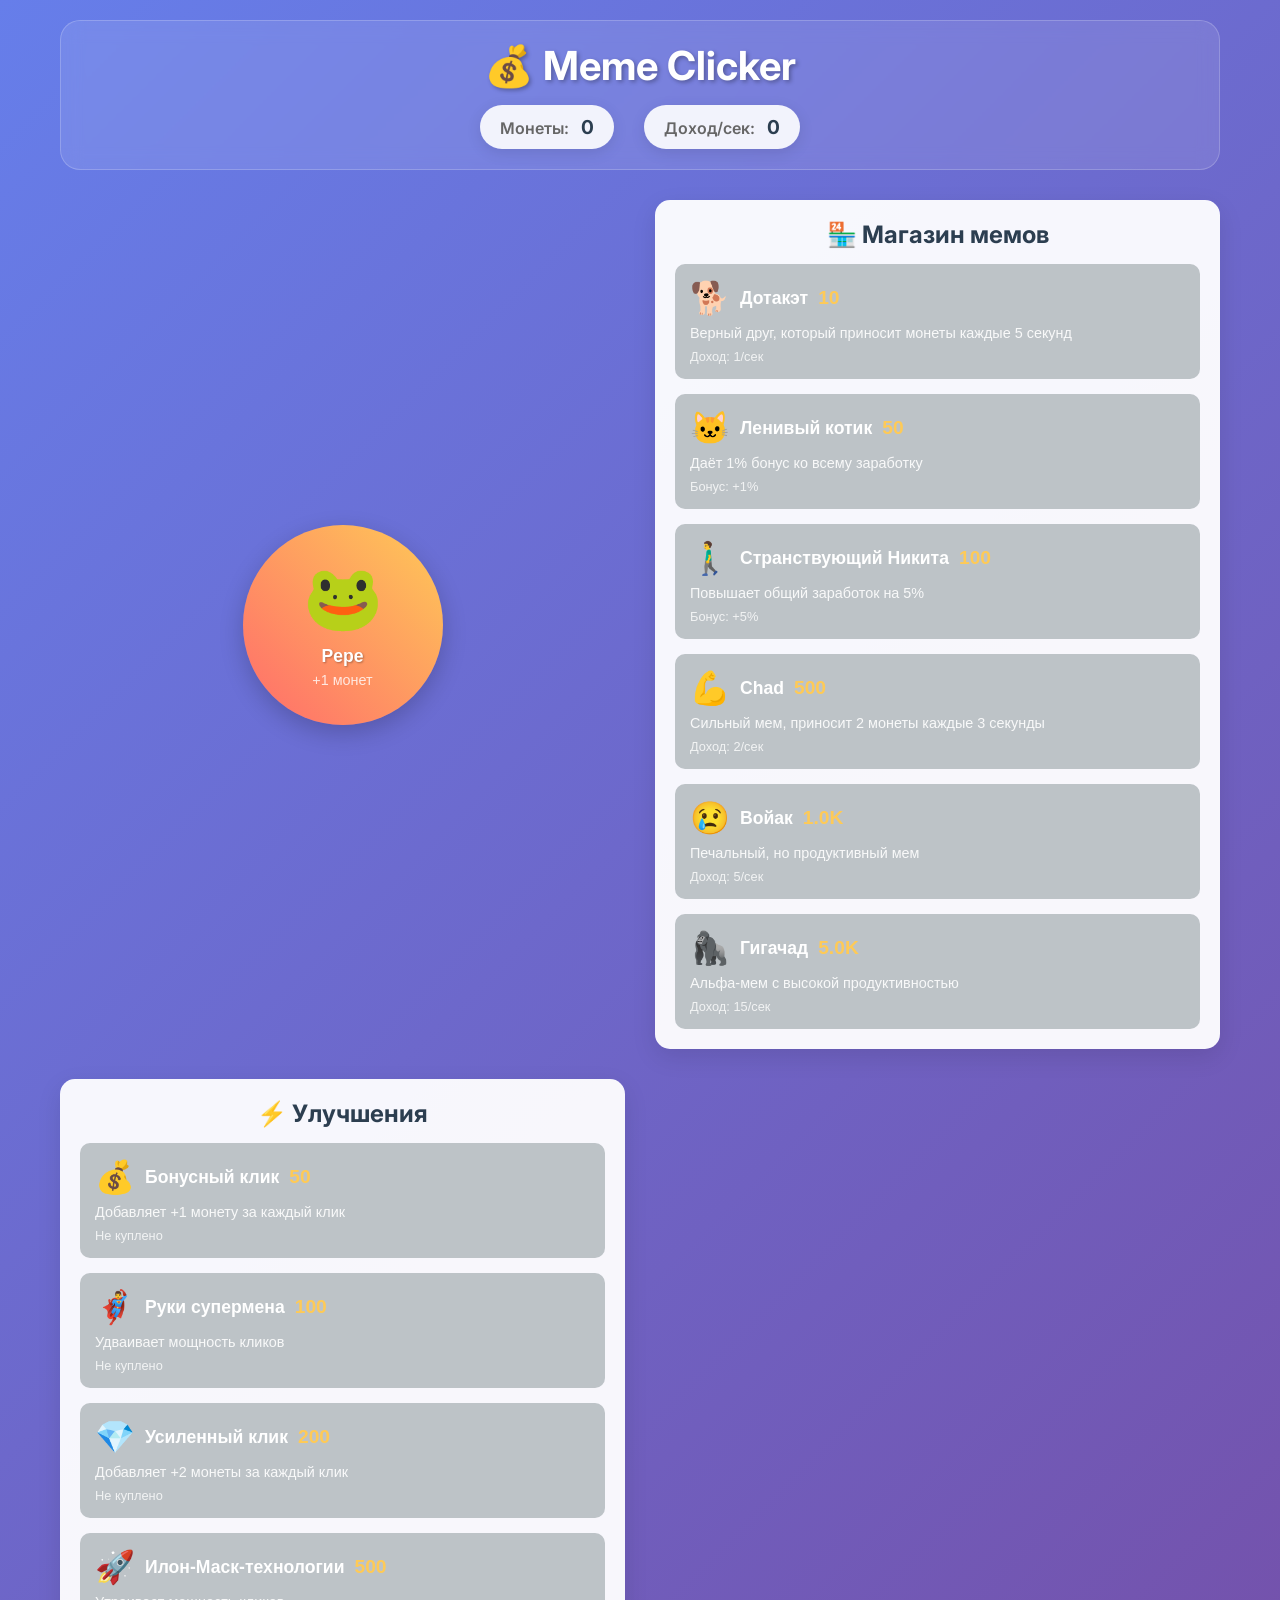
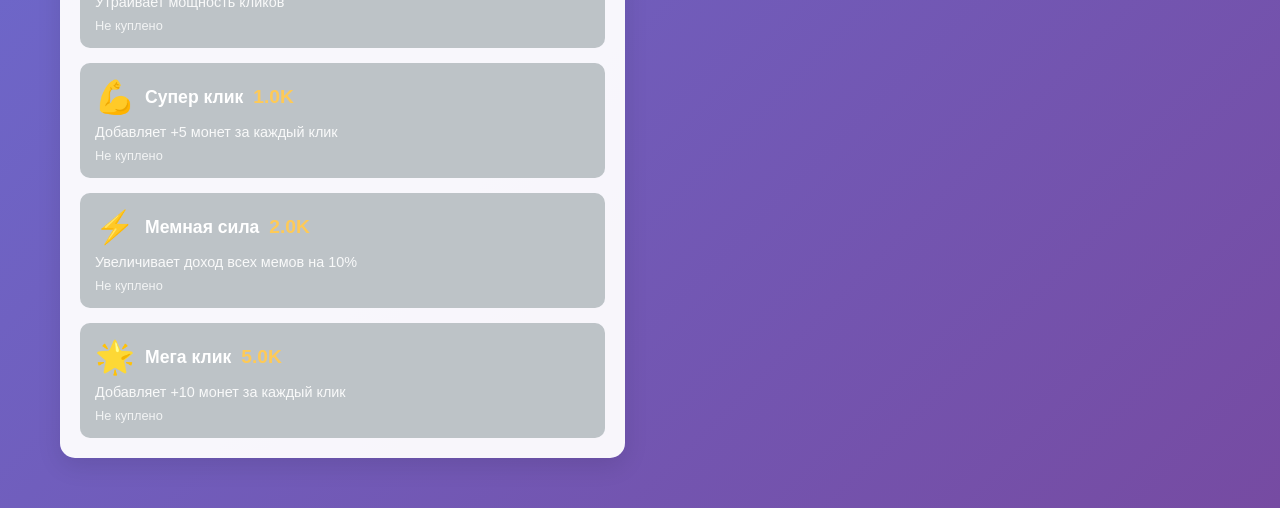
==== index.html @ e7a56802 "Add files via upload" ====
<!DOCTYPE html>
<html lang="ru">
<head>
    <meta charset="UTF-8">
    <meta name="viewport" content="width=device-width, initial-scale=1.0">
    <title>Meme Clicker - Игра-кликер с мемами</title>
    <link rel="stylesheet" href="styles.css">
    <link href="https://fonts.googleapis.com/css2?family=Inter:wght@400;600;700&display=swap" rel="stylesheet">
</head>
<body>
    <div class="game-container">
        <!-- Заголовок и статистика -->
        <header class="game-header">
            <h1 class="game-title">💰 Meme Clicker</h1>
            <div class="stats">
                <div class="money-counter">
                    <span class="money-label">Монеты:</span>
                    <span id="money" class="money-amount">0</span>
                </div>
                <div class="income-counter">
                    <span class="income-label">Доход/сек:</span>
                    <span id="income" class="income-amount">0</span>
                </div>
            </div>
        </header>

        <!-- Основная игровая область -->
        <main class="game-main">
            <!-- Главный мем для кликов -->
            <div class="main-meme-container">
                <button id="mainMeme" class="main-meme">
                    <div class="meme-emoji">🐸</div>
                    <div class="meme-name">Pepe</div>
                    <div class="click-power">+1 монета</div>
                </button>
                <div class="click-effects" id="clickEffects"></div>
            </div>

            <!-- Магазин персонажей -->
            <section class="shop">
                <h2>🏪 Магазин мемов</h2>
                <div class="shop-grid" id="shopGrid">
                    <!-- Персонажи будут добавлены через JavaScript -->
                </div>
            </section>

            <!-- Улучшения -->
            <section class="upgrades">
                <h2>⚡ Улучшения</h2>
                <div class="upgrades-grid" id="upgradesGrid">
                    <!-- Улучшения будут добавлены через JavaScript -->
                </div>
            </section>
        </main>

        <!-- Купленные персонажи (фон) -->
        <div class="background-memes" id="backgroundMemes"></div>

        <!-- Уведомления -->
        <div class="notifications" id="notifications"></div>
    </div>

    <script src="game.js"></script>
</body>
</html>
---- styles.css ----
/* Основные стили */
* {
    margin: 0;
    padding: 0;
    box-sizing: border-box;
}

body {
    font-family: 'Inter', sans-serif;
    background: linear-gradient(135deg, #667eea 0%, #764ba2 100%);
    min-height: 100vh;
    overflow-x: hidden;
    color: #333;
}

.game-container {
    max-width: 1200px;
    margin: 0 auto;
    padding: 20px;
    position: relative;
    min-height: 100vh;
}

/* Заголовок и статистика */
.game-header {
    text-align: center;
    margin-bottom: 30px;
    background: rgba(255, 255, 255, 0.1);
    backdrop-filter: blur(10px);
    border-radius: 20px;
    padding: 20px;
    border: 1px solid rgba(255, 255, 255, 0.2);
}

.game-title {
    font-size: 2.5rem;
    font-weight: 700;
    color: white;
    text-shadow: 2px 2px 4px rgba(0, 0, 0, 0.3);
    margin-bottom: 15px;
}

.stats {
    display: flex;
    justify-content: center;
    gap: 30px;
    flex-wrap: wrap;
}

.money-counter, .income-counter {
    background: rgba(255, 255, 255, 0.9);
    padding: 10px 20px;
    border-radius: 25px;
    box-shadow: 0 4px 15px rgba(0, 0, 0, 0.1);
}

.money-label, .income-label {
    font-weight: 600;
    color: #666;
    margin-right: 8px;
}

.money-amount, .income-amount {
    font-weight: 700;
    font-size: 1.2rem;
    color: #2c3e50;
}

/* Главный мем */
.game-main {
    display: grid;
    grid-template-columns: 1fr 1fr;
    gap: 30px;
    margin-bottom: 30px;
}

.main-meme-container {
    position: relative;
    display: flex;
    justify-content: center;
    align-items: center;
    min-height: 400px;
}

.main-meme {
    background: linear-gradient(45deg, #ff6b6b, #feca57);
    border: none;
    border-radius: 50%;
    width: 200px;
    height: 200px;
    cursor: pointer;
    transition: all 0.1s ease;
    box-shadow: 0 8px 25px rgba(0, 0, 0, 0.2);
    display: flex;
    flex-direction: column;
    align-items: center;
    justify-content: center;
    position: relative;
    overflow: hidden;
}

.main-meme:hover {
    transform: scale(1.05);
    box-shadow: 0 12px 35px rgba(0, 0, 0, 0.3);
}

.main-meme:active {
    transform: scale(0.95);
}

.meme-emoji {
    font-size: 4rem;
    margin-bottom: 10px;
}

.meme-name {
    font-weight: 600;
    font-size: 1.1rem;
    color: white;
    text-shadow: 1px 1px 2px rgba(0, 0, 0, 0.3);
}

.click-power {
    font-size: 0.9rem;
    color: rgba(255, 255, 255, 0.8);
    margin-top: 5px;
}

/* Эффекты кликов */
.click-effects {
    position: absolute;
    top: 0;
    left: 0;
    width: 100%;
    height: 100%;
    pointer-events: none;
    z-index: 10;
}

.click-effect {
    position: absolute;
    font-size: 1.5rem;
    font-weight: 700;
    color: #feca57;
    text-shadow: 2px 2px 4px rgba(0, 0, 0, 0.5);
    animation: clickAnimation 1s ease-out forwards;
    pointer-events: none;
}

@keyframes clickAnimation {
    0% {
        opacity: 1;
        transform: translateY(0) scale(1);
    }
    100% {
        opacity: 0;
        transform: translateY(-50px) scale(1.2);
    }
}

/* Магазин */
.shop, .upgrades {
    background: rgba(255, 255, 255, 0.95);
    border-radius: 15px;
    padding: 20px;
    box-shadow: 0 8px 25px rgba(0, 0, 0, 0.1);
}

.shop h2, .upgrades h2 {
    font-size: 1.5rem;
    margin-bottom: 15px;
    color: #2c3e50;
    text-align: center;
}

.shop-grid, .upgrades-grid {
    display: grid;
    gap: 15px;
}

.shop-item, .upgrade-item {
    background: linear-gradient(45deg, #74b9ff, #0984e3);
    color: white;
    border: none;
    border-radius: 10px;
    padding: 15px;
    cursor: pointer;
    transition: all 0.3s ease;
    text-align: left;
    position: relative;
    overflow: hidden;
}

.shop-item:hover, .upgrade-item:hover {
    transform: translateY(-2px);
    box-shadow: 0 5px 15px rgba(0, 0, 0, 0.2);
}

.shop-item:disabled, .upgrade-item:disabled {
    background: #bdc3c7;
    cursor: not-allowed;
    transform: none;
    box-shadow: none;
}

.item-header {
    display: flex;
    align-items: center;
    gap: 10px;
    margin-bottom: 8px;
}

.item-emoji {
    font-size: 2rem;
}

.item-name {
    font-weight: 600;
    font-size: 1.1rem;
}

.item-price {
    font-weight: 700;
    font-size: 1.2rem;
    color: #feca57;
}

.item-description {
    font-size: 0.9rem;
    opacity: 0.9;
    margin-bottom: 8px;
}

.item-stats {
    font-size: 0.8rem;
    opacity: 0.8;
}

/* Фоновые мемы */
.background-memes {
    position: fixed;
    top: 0;
    left: 0;
    width: 100%;
    height: 100%;
    pointer-events: none;
    z-index: -1;
    overflow: hidden;
}

.background-meme {
    position: absolute;
    font-size: 3rem;
    opacity: 0.1;
    animation: float 6s ease-in-out infinite;
}

@keyframes float {
    0%, 100% { transform: translateY(0px) rotate(0deg); }
    50% { transform: translateY(-20px) rotate(5deg); }
}

/* Уведомления */
.notifications {
    position: fixed;
    top: 20px;
    right: 20px;
    z-index: 1000;
    display: flex;
    flex-direction: column;
    gap: 10px;
}

.notification {
    background: rgba(46, 204, 113, 0.9);
    color: white;
    padding: 12px 20px;
    border-radius: 8px;
    box-shadow: 0 4px 15px rgba(0, 0, 0, 0.2);
    animation: slideIn 0.3s ease-out;
}

@keyframes slideIn {
    from { transform: translateX(100%); opacity: 0; }
    to { transform: translateX(0); opacity: 1; }
}

/* Адаптивность */
@media (max-width: 768px) {
    .game-container {
        padding: 10px;
    }
    
    .game-main {
        grid-template-columns: 1fr;
        gap: 20px;
    }
    
    .main-meme {
        width: 150px;
        height: 150px;
    }
    
    .meme-emoji {
        font-size: 3rem;
    }
    
    .stats {
        gap: 15px;
    }
    
    .money-counter, .income-counter {
        padding: 8px 15px;
    }
    
    .shop, .upgrades {
        padding: 15px;
    }
}

@media (max-width: 480px) {
    .game-title {
        font-size: 2rem;
    }
    
    .main-meme {
        width: 120px;
        height: 120px;
    }
    
    .meme-emoji {
        font-size: 2.5rem;
    }
    
    .stats {
        flex-direction: column;
        gap: 10px;
    }
}
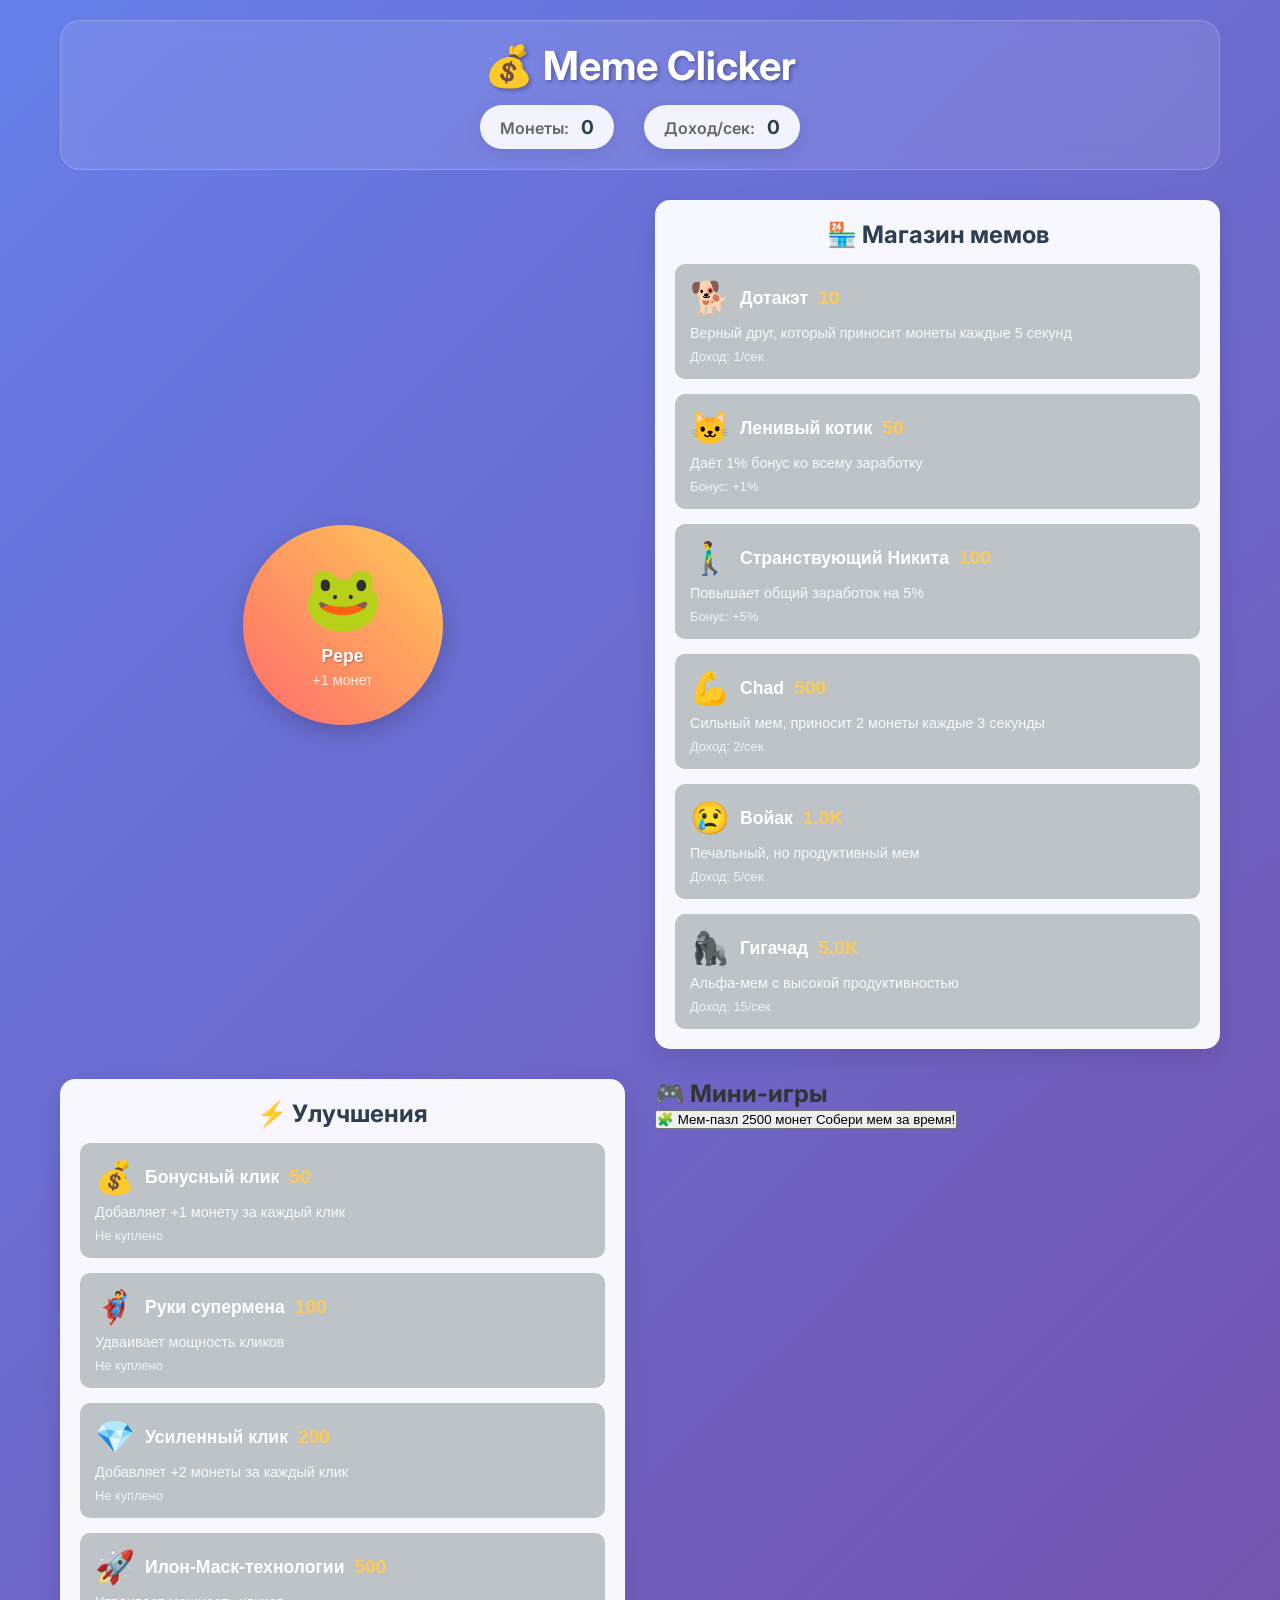
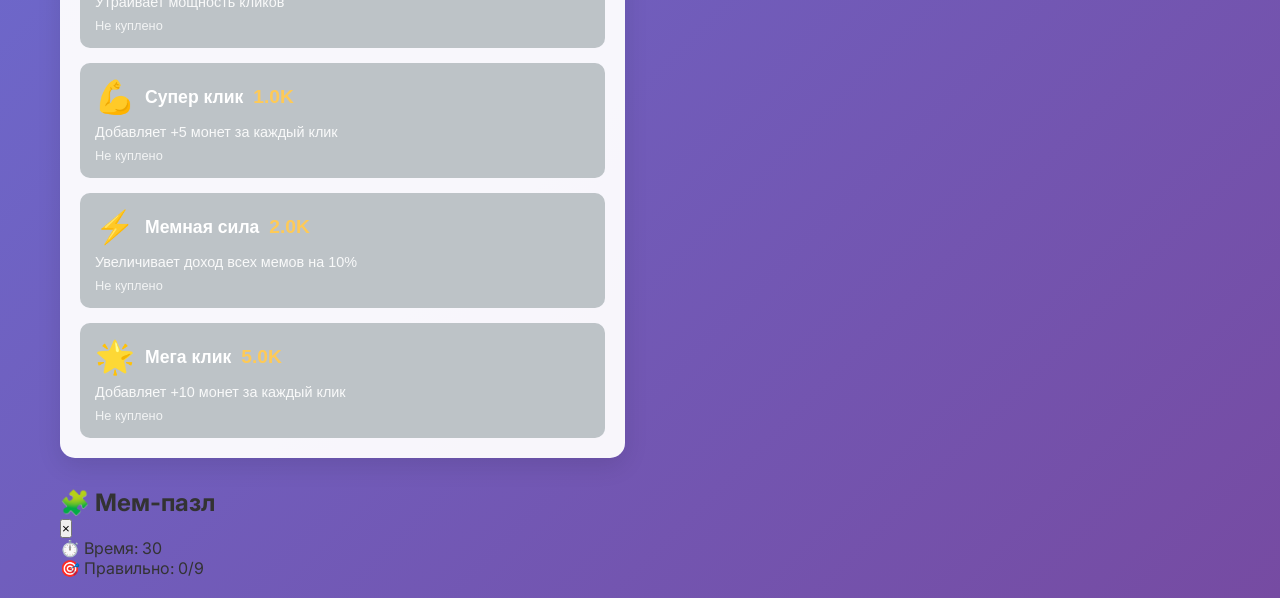
==== commit 4dad9b65: "Update index.html" ====
--- a/index.html
+++ b/index.html
@@ -51,6 +51,19 @@
                     <!-- Улучшения будут добавлены через JavaScript -->
                 </div>
             </section>
+
+            <!-- Мини-игры -->
+            <section class="minigames">
+                <h2>🎮 Мини-игры</h2>
+                <div class="minigames-grid">
+                    <button id="memePuzzleBtn" class="minigame-btn">
+                        <span class="minigame-emoji">🧩</span>
+                        <span class="minigame-name">Мем-пазл</span>
+                        <span class="minigame-cost">2500 монет</span>
+                        <span class="minigame-description">Собери мем за время!</span>
+                    </button>
+                </div>
+            </section>
         </main>
 
         <!-- Купленные персонажи (фон) -->
@@ -58,8 +71,40 @@
 
         <!-- Уведомления -->
         <div class="notifications" id="notifications"></div>
+
+        <!-- Модальное окно мем-пазла -->
+        <div id="puzzleModal" class="modal">
+            <div class="modal-content">
+                <div class="modal-header">
+                    <h2>🧩 Мем-пазл</h2>
+                    <button class="close-btn" id="closePuzzle">&times;</button>
+                </div>
+                <div class="modal-body">
+                    <div class="puzzle-info">
+                        <div class="puzzle-timer">
+                            <span>⏱️ Время:</span>
+                            <span id="puzzleTimer">30</span>
+                        </div>
+                        <div class="puzzle-score">
+                            <span>🎯 Правильно:</span>
+                            <span id="puzzleScore">0/9</span>
+                        </div>
+                    </div>
+                    <div class="puzzle-container">
+                        <div class="puzzle-grid" id="puzzleGrid">
+                            <!-- Пазл будет создан через JavaScript -->
+                        </div>
+                    </div>
+                    <div class="puzzle-result" id="puzzleResult" style="display: none;">
+                        <h3 id="puzzleResultText"></h3>
+                        <p id="puzzleResultReward"></p>
+                    </div>
+                </div>
+            </div>
+        </div>
     </div>
 
     <script src="game.js"></script>
 </body>
 </html>
+
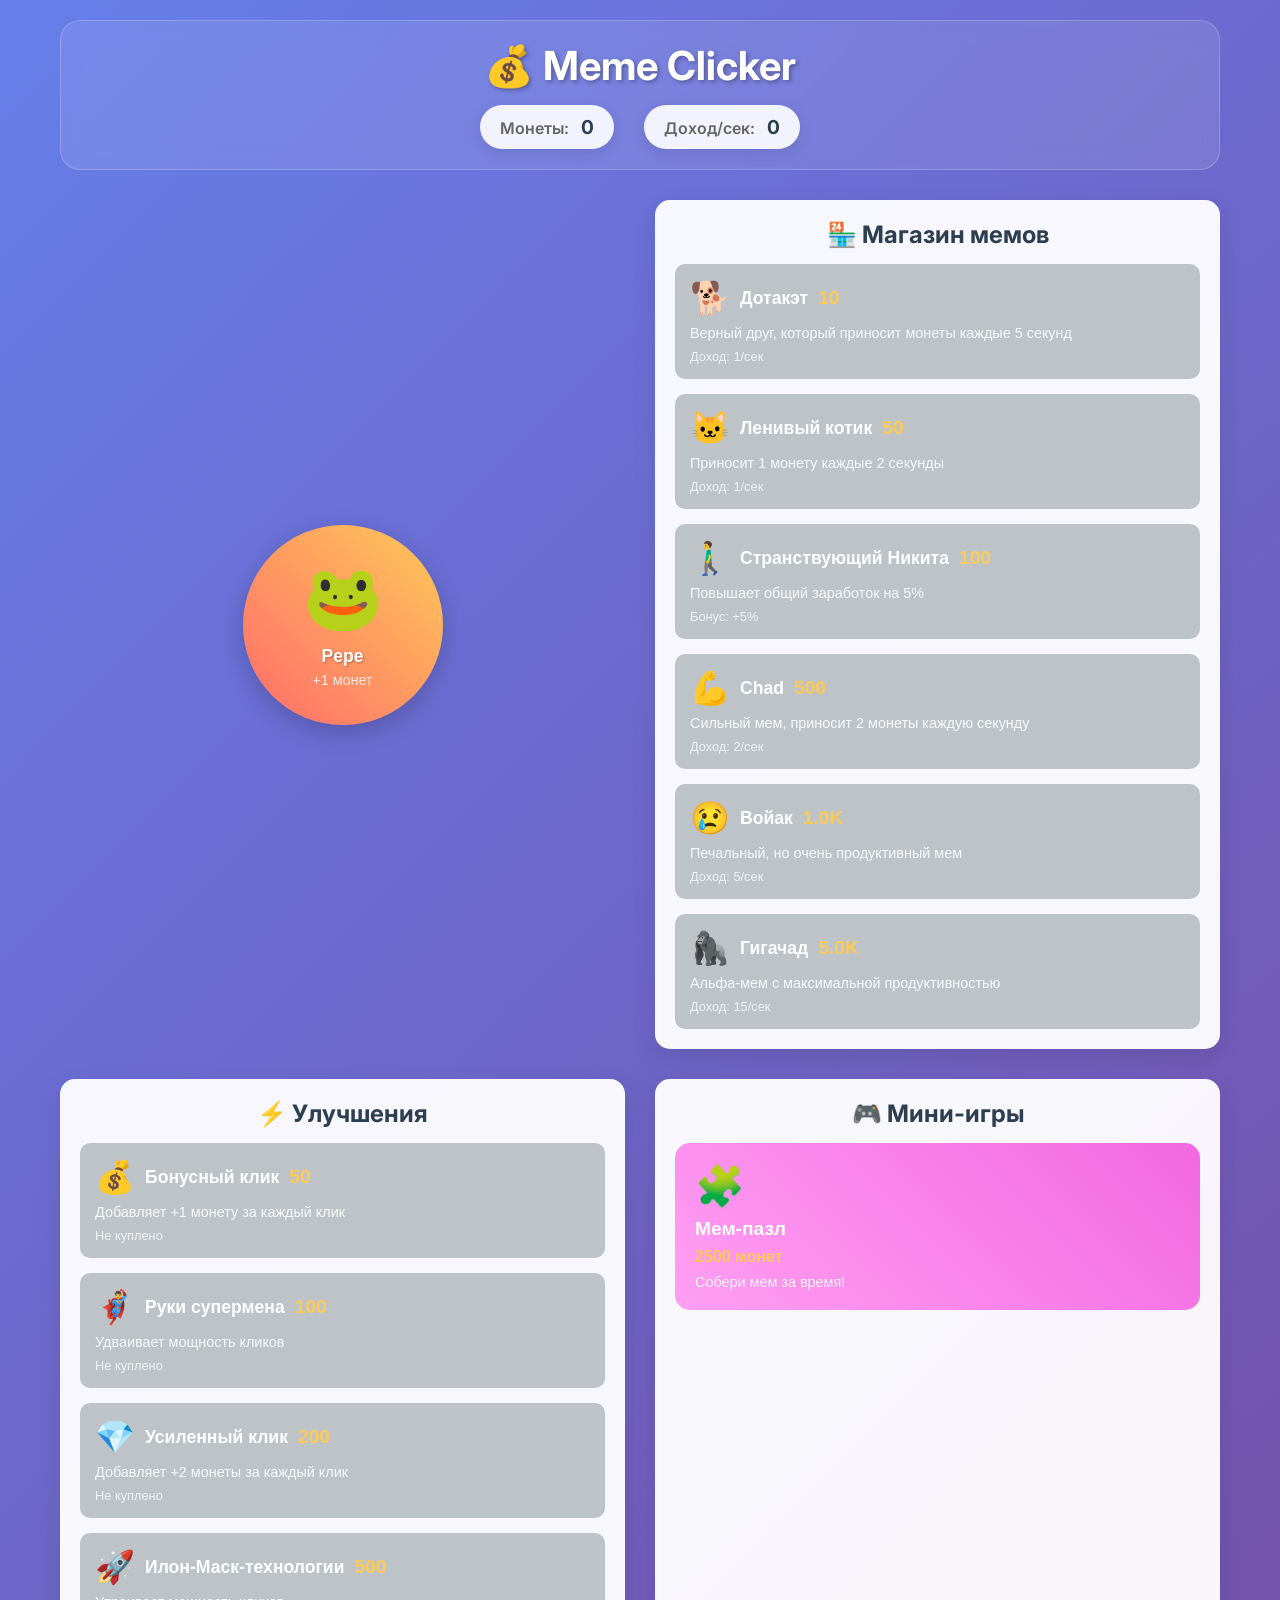
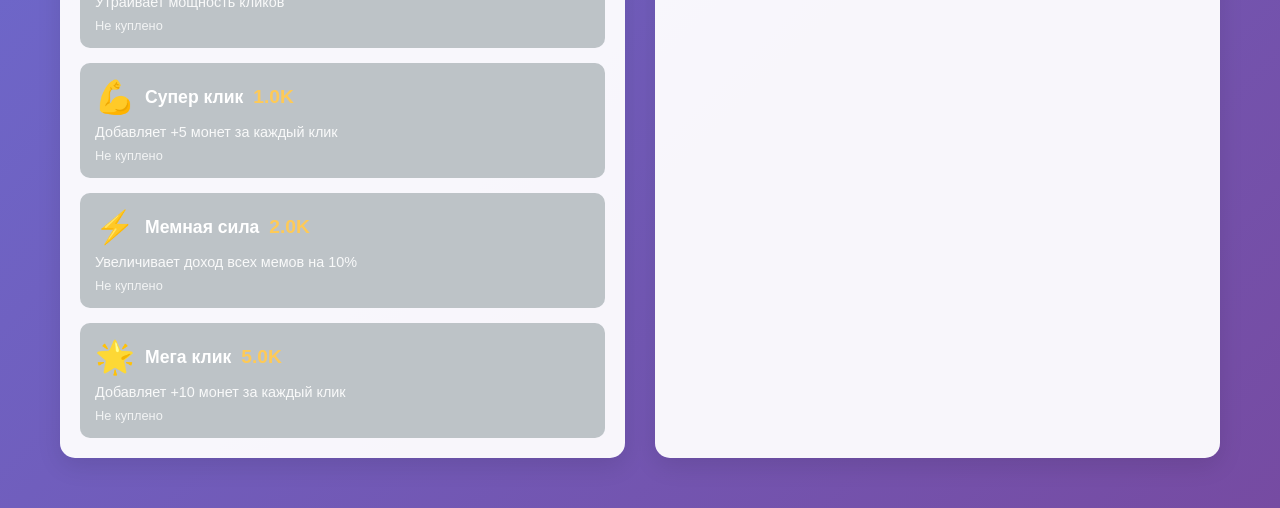
==== commit 78cdddf6: "Update index.html" ====
--- a/index.html
+++ b/index.html
@@ -4,6 +4,7 @@
     <meta charset="UTF-8">
     <meta name="viewport" content="width=device-width, initial-scale=1.0">
     <title>Meme Clicker - Игра-кликер с мемами</title>
+    <link rel="icon" type="image/svg+xml" href="favicon.svg">
     <link rel="stylesheet" href="styles.css">
     <link href="https://fonts.googleapis.com/css2?family=Inter:wght@400;600;700&display=swap" rel="stylesheet">
 </head>
@@ -56,7 +57,7 @@
             <section class="minigames">
                 <h2>🎮 Мини-игры</h2>
                 <div class="minigames-grid">
-                    <button id="memePuzzleBtn" class="minigame-btn">
+                    <button id="memePuzzleBtn" class="minigame-btn" onclick="console.log('Button clicked directly!')">
                         <span class="minigame-emoji">🧩</span>
                         <span class="minigame-name">Мем-пазл</span>
                         <span class="minigame-cost">2500 монет</span>
@@ -105,6 +106,28 @@
     </div>
 
     <script src="game.js"></script>
+    <script>
+        // Простая тестовая функция
+        function testPuzzle() {
+            console.log('Test function called!');
+            const btn = document.getElementById('memePuzzleBtn');
+            if (btn) {
+                console.log('Button found, clicking...');
+                btn.click();
+            } else {
+                console.log('Button not found!');
+            }
+        }
+        
+        // Проверяем через 3 секунды после загрузки
+        setTimeout(() => {
+            console.log('Checking puzzle button...');
+            const btn = document.getElementById('memePuzzleBtn');
+            console.log('Button exists:', !!btn);
+            if (btn) {
+                console.log('Button style:', window.getComputedStyle(btn).display);
+            }
+        }, 3000);
+    </script>
 </body>
 </html>
-
--- a/styles.css
+++ b/styles.css
@@ -260,6 +260,239 @@
     50% { transform: translateY(-20px) rotate(5deg); }
 }
 
+/* Мини-игры */
+.minigames {
+    background: rgba(255, 255, 255, 0.95);
+    border-radius: 15px;
+    padding: 20px;
+    box-shadow: 0 8px 25px rgba(0, 0, 0, 0.1);
+}
+
+.minigames h2 {
+    font-size: 1.5rem;
+    margin-bottom: 15px;
+    color: #2c3e50;
+    text-align: center;
+}
+
+.minigames-grid {
+    display: grid;
+    gap: 15px;
+}
+
+.minigame-btn {
+    background: linear-gradient(45deg, #ff9ff3, #f368e0);
+    color: white;
+    border: none;
+    border-radius: 15px;
+    padding: 20px;
+    cursor: pointer;
+    transition: all 0.3s ease;
+    text-align: left;
+    position: relative;
+    overflow: hidden;
+    display: flex;
+    flex-direction: column;
+    gap: 8px;
+}
+
+.minigame-btn:hover {
+    transform: translateY(-3px);
+    box-shadow: 0 8px 20px rgba(243, 104, 224, 0.3);
+}
+
+.minigame-btn:disabled {
+    background: #bdc3c7;
+    cursor: not-allowed;
+    transform: none;
+    box-shadow: none;
+}
+
+.minigame-emoji {
+    font-size: 2.5rem;
+    text-align: center;
+}
+
+.minigame-name {
+    font-weight: 700;
+    font-size: 1.2rem;
+    text-align: center;
+}
+
+.minigame-cost {
+    font-weight: 600;
+    font-size: 1rem;
+    color: #feca57;
+    text-align: center;
+}
+
+.minigame-description {
+    font-size: 0.9rem;
+    opacity: 0.9;
+    text-align: center;
+}
+
+/* Модальное окно */
+.modal {
+    display: none;
+    position: fixed;
+    z-index: 2000;
+    left: 0;
+    top: 0;
+    width: 100%;
+    height: 100%;
+    background-color: rgba(0, 0, 0, 0.7);
+    backdrop-filter: blur(5px);
+}
+
+.modal-content {
+    background: linear-gradient(135deg, #667eea 0%, #764ba2 100%);
+    margin: 5% auto;
+    padding: 0;
+    border-radius: 20px;
+    width: 90%;
+    max-width: 500px;
+    box-shadow: 0 20px 40px rgba(0, 0, 0, 0.3);
+    animation: modalSlideIn 0.3s ease-out;
+}
+
+@keyframes modalSlideIn {
+    from {
+        opacity: 0;
+        transform: translateY(-50px) scale(0.9);
+    }
+    to {
+        opacity: 1;
+        transform: translateY(0) scale(1);
+    }
+}
+
+.modal-header {
+    background: rgba(255, 255, 255, 0.1);
+    padding: 20px;
+    border-radius: 20px 20px 0 0;
+    display: flex;
+    justify-content: space-between;
+    align-items: center;
+    border-bottom: 1px solid rgba(255, 255, 255, 0.2);
+}
+
+.modal-header h2 {
+    color: white;
+    margin: 0;
+    font-size: 1.5rem;
+}
+
+.close-btn {
+    background: none;
+    border: none;
+    color: white;
+    font-size: 2rem;
+    cursor: pointer;
+    padding: 0;
+    width: 30px;
+    height: 30px;
+    display: flex;
+    align-items: center;
+    justify-content: center;
+    border-radius: 50%;
+    transition: background-color 0.3s ease;
+}
+
+.close-btn:hover {
+    background-color: rgba(255, 255, 255, 0.2);
+}
+
+.modal-body {
+    padding: 20px;
+    color: white;
+}
+
+/* Пазл */
+.puzzle-info {
+    display: flex;
+    justify-content: space-between;
+    margin-bottom: 20px;
+    background: rgba(255, 255, 255, 0.1);
+    padding: 15px;
+    border-radius: 10px;
+}
+
+.puzzle-timer, .puzzle-score {
+    font-size: 1.1rem;
+    font-weight: 600;
+}
+
+.puzzle-container {
+    display: flex;
+    justify-content: center;
+    margin-bottom: 20px;
+}
+
+.puzzle-grid {
+    display: grid;
+    grid-template-columns: repeat(3, 1fr);
+    gap: 5px;
+    width: 300px;
+    height: 300px;
+}
+
+.puzzle-piece {
+    background: rgba(255, 255, 255, 0.9);
+    border: 2px solid #333;
+    border-radius: 8px;
+    cursor: pointer;
+    display: flex;
+    align-items: center;
+    justify-content: center;
+    font-size: 2rem;
+    transition: all 0.2s ease;
+    position: relative;
+}
+
+.puzzle-piece:hover {
+    background: rgba(255, 255, 255, 1);
+    transform: scale(1.05);
+}
+
+.puzzle-piece.correct {
+    background: #2ecc71;
+    color: white;
+    border-color: #27ae60;
+}
+
+.puzzle-piece.wrong {
+    background: #e74c3c;
+    color: white;
+    border-color: #c0392b;
+    animation: shake 0.5s ease-in-out;
+}
+
+@keyframes shake {
+    0%, 100% { transform: translateX(0); }
+    25% { transform: translateX(-5px); }
+    75% { transform: translateX(5px); }
+}
+
+.puzzle-result {
+    text-align: center;
+    background: rgba(255, 255, 255, 0.1);
+    padding: 20px;
+    border-radius: 10px;
+    margin-top: 20px;
+}
+
+.puzzle-result h3 {
+    margin: 0 0 10px 0;
+    font-size: 1.5rem;
+}
+
+.puzzle-result p {
+    margin: 0;
+    font-size: 1.1rem;
+    opacity: 0.9;
+}
+
 /* Уведомления */
 .notifications {
     position: fixed;
@@ -337,3 +570,5 @@
         gap: 10px;
     }
 }
+
+
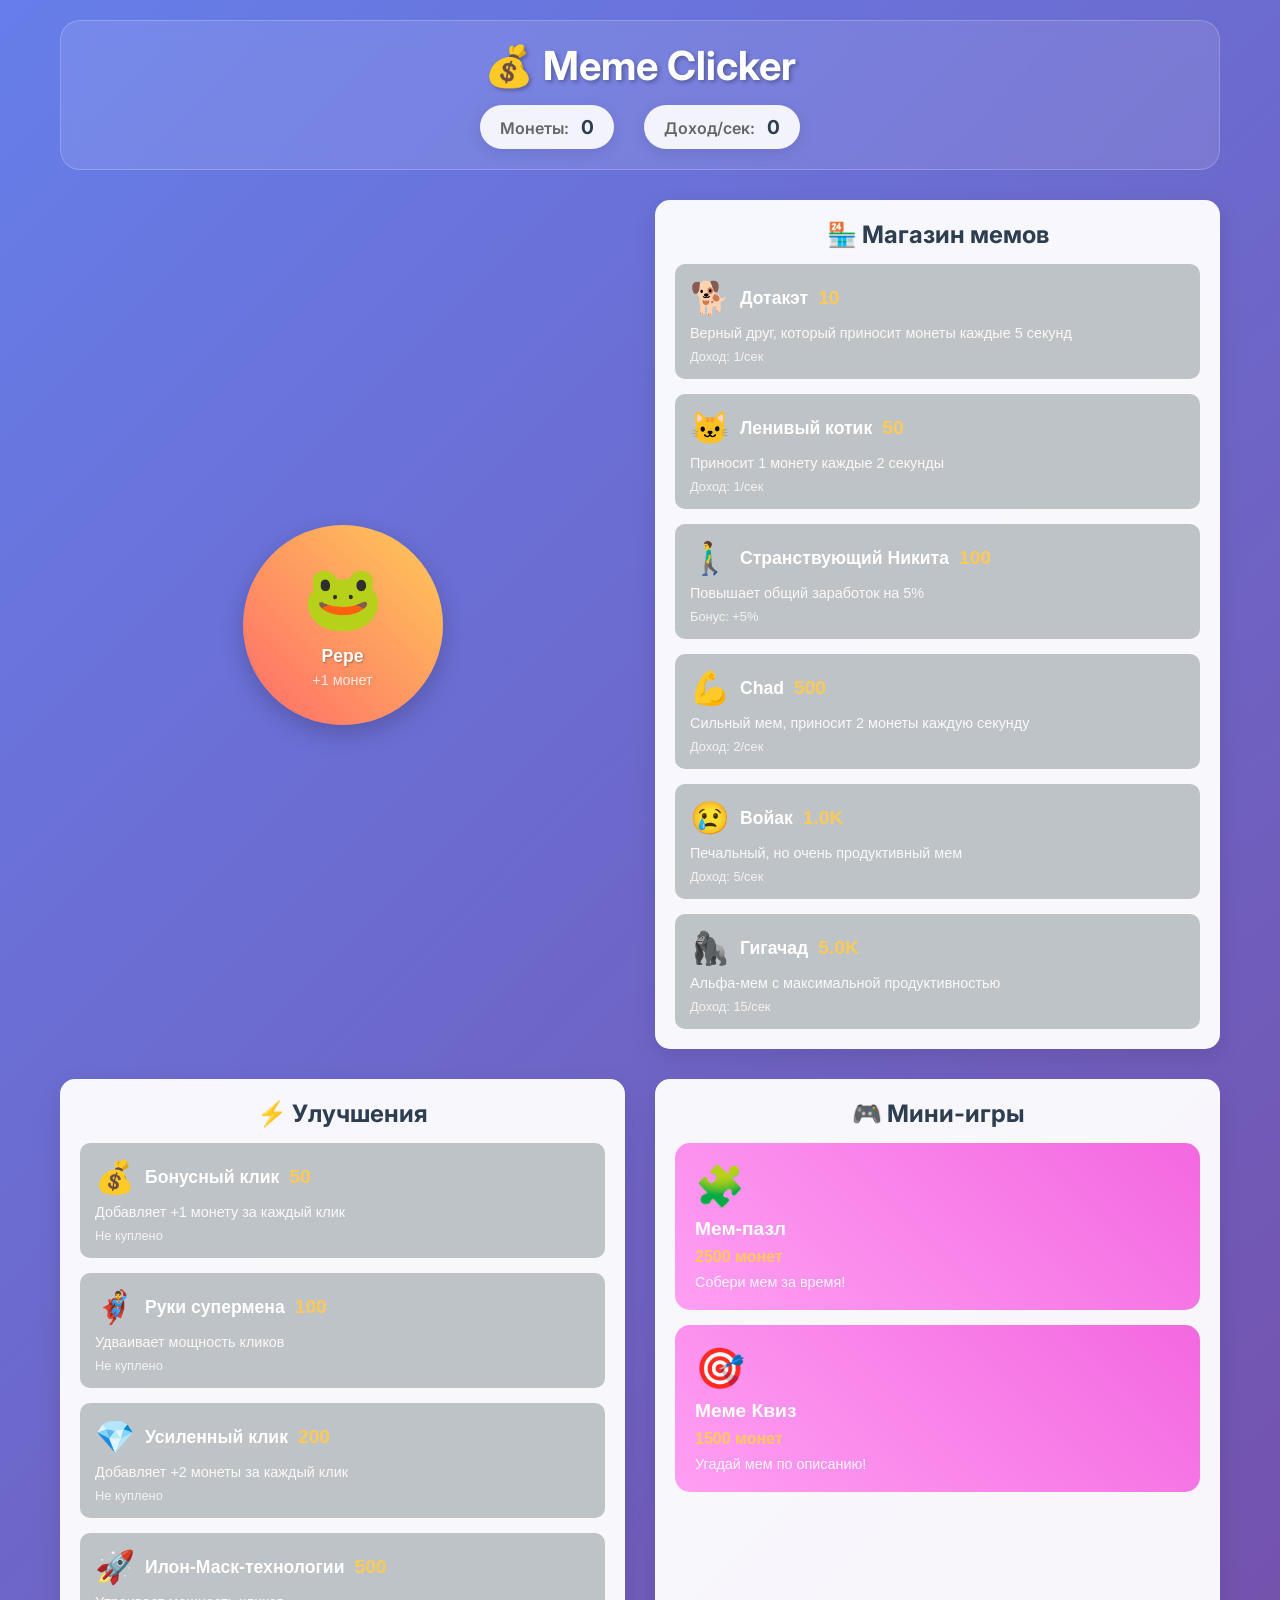
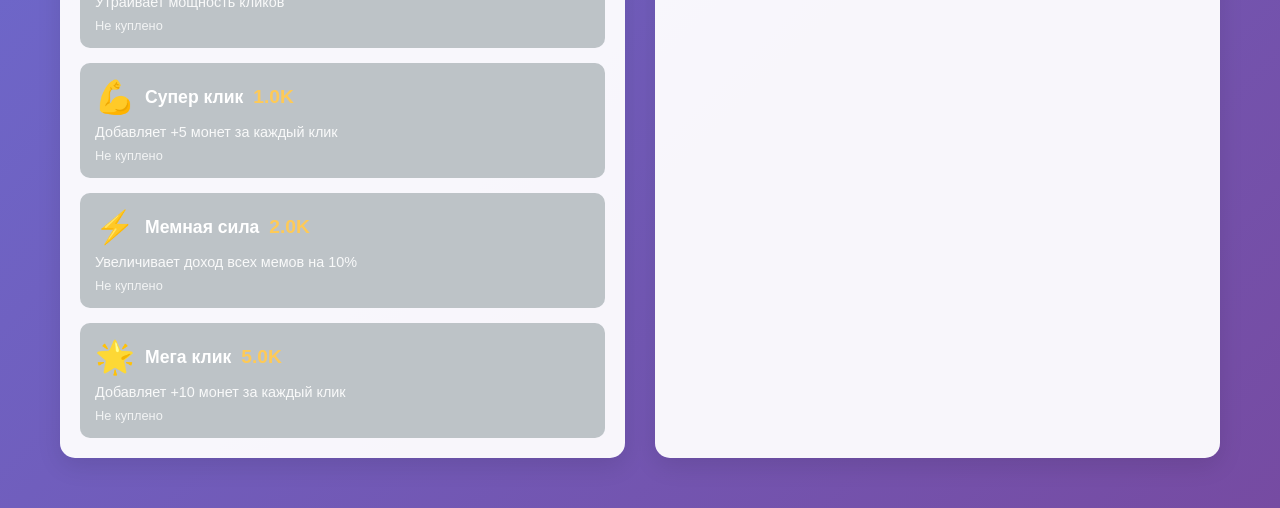
==== commit 8bfecde3: "Update index.html" ====
--- a/index.html
+++ b/index.html
@@ -3,8 +3,11 @@
 <head>
     <meta charset="UTF-8">
     <meta name="viewport" content="width=device-width, initial-scale=1.0">
+    <meta name="theme-color" content="#4CAF50">
     <title>Meme Clicker - Игра-кликер с мемами</title>
     <link rel="icon" type="image/svg+xml" href="favicon.svg">
+    <link rel="shortcut icon" href="favicon.svg">
+    <link rel="apple-touch-icon" href="favicon.svg">
     <link rel="stylesheet" href="styles.css">
     <link href="https://fonts.googleapis.com/css2?family=Inter:wght@400;600;700&display=swap" rel="stylesheet">
 </head>
@@ -63,6 +66,12 @@
                         <span class="minigame-cost">2500 монет</span>
                         <span class="minigame-description">Собери мем за время!</span>
                     </button>
+                    <button id="memeranBtn" class="minigame-btn">
+                        <span class="minigame-emoji">🎯</span>
+                        <span class="minigame-name">Меме Квиз</span>
+                        <span class="minigame-cost">1500 монет</span>
+                        <span class="minigame-description">Угадай мем по описанию!</span>
+                    </button>
                 </div>
             </section>
         </main>
@@ -103,6 +112,44 @@
                 </div>
             </div>
         </div>
+
+        <!-- Модальное окно Мемеран -->
+        <div id="memeranModal" class="modal">
+            <div class="modal-content">
+                <div class="modal-header">
+                    <h2>🎯 Меме Квиз</h2>
+                    <button class="close-btn" id="closeMemeran">&times;</button>
+                </div>
+                <div class="modal-body">
+                    <div class="memeran-info">
+                        <div class="memeran-timer">
+                            <span>⏱️ Время:</span>
+                            <span id="memeranTimer">60</span>
+                        </div>
+                        <div class="memeran-score">
+                            <span>🎯 Правильно:</span>
+                            <span id="memeranScore">0/10</span>
+                        </div>
+                        <div class="memeran-streak">
+                            <span>🔥 Серия:</span>
+                            <span id="memeranStreak">0</span>
+                        </div>
+                    </div>
+                    <div class="memeran-container">
+                        <div class="memeran-question" id="memeranQuestion">
+                            <!-- Вопрос будет создан через JavaScript -->
+                        </div>
+                        <div class="memeran-options" id="memeranOptions">
+                            <!-- Варианты ответов будут созданы через JavaScript -->
+                        </div>
+                    </div>
+                    <div class="memeran-result" id="memeranResult" style="display: none;">
+                        <h3 id="memeranResultText"></h3>
+                        <p id="memeranResultReward"></p>
+                    </div>
+                </div>
+            </div>
+        </div>
     </div>
 
     <script src="game.js"></script>
--- a/styles.css
+++ b/styles.css
@@ -431,10 +431,10 @@
 
 .puzzle-grid {
     display: grid;
-    grid-template-columns: repeat(3, 1fr);
+    grid-template-columns: repeat(6, 1fr);
     gap: 5px;
-    width: 300px;
-    height: 300px;
+    width: 420px;
+    height: 280px; /* 6 columns x 4 rows layout */
 }
 
 .puzzle-piece {
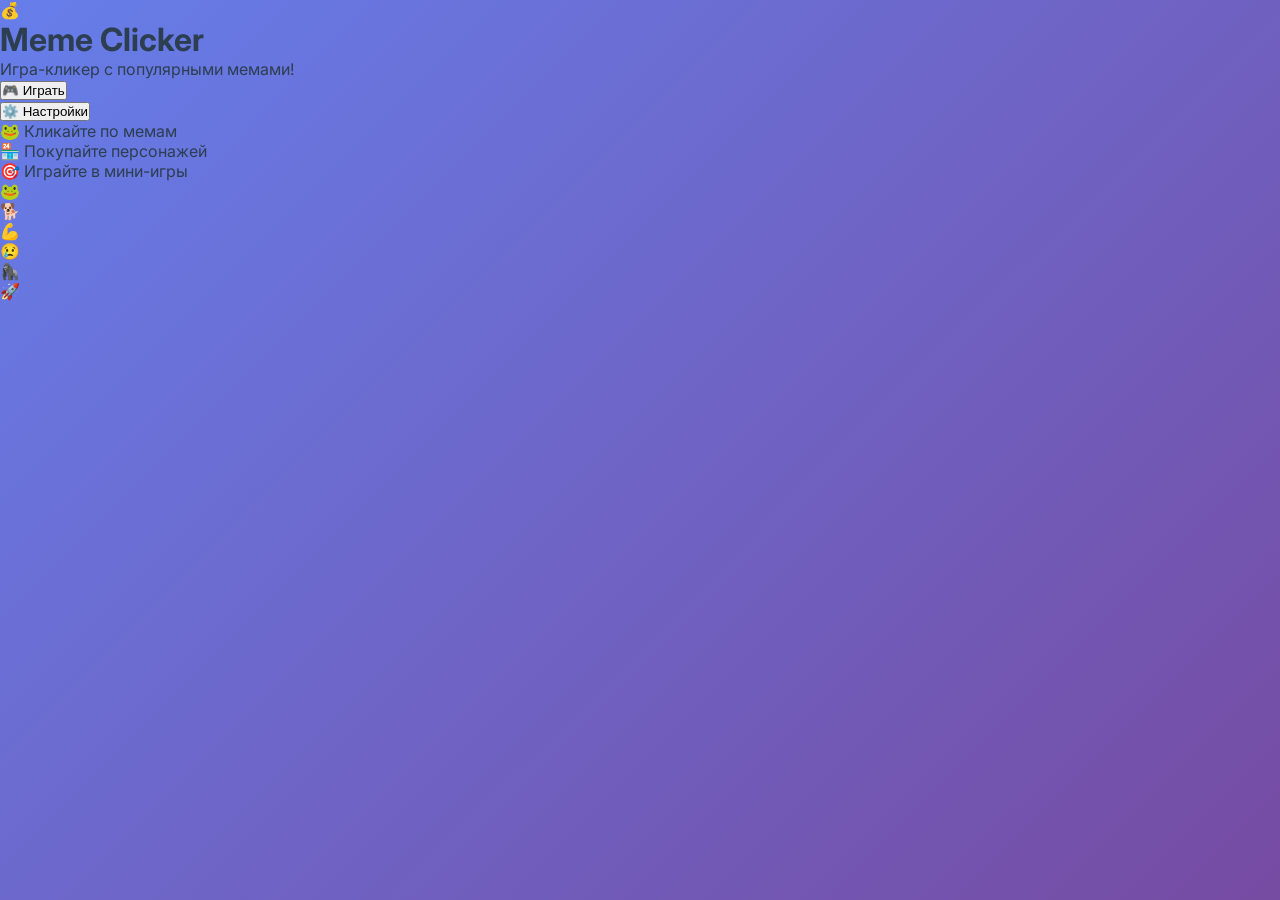
==== commit 844d2912: "Update index.html" ====
--- a/index.html
+++ b/index.html
@@ -8,14 +8,75 @@
     <link rel="icon" type="image/svg+xml" href="favicon.svg">
     <link rel="shortcut icon" href="favicon.svg">
     <link rel="apple-touch-icon" href="favicon.svg">
+    <link rel="manifest" href="manifest.json">
     <link rel="stylesheet" href="styles.css">
     <link href="https://fonts.googleapis.com/css2?family=Inter:wght@400;600;700&display=swap" rel="stylesheet">
 </head>
 <body>
-    <div class="game-container">
+    <!-- Главный экран -->
+    <div id="mainScreen" class="main-screen">
+        <div class="main-screen-content">
+            <!-- Логотип и заголовок -->
+            <div class="main-header">
+                <div class="game-logo">💰</div>
+                <h1 class="main-title">Meme Clicker</h1>
+                <p class="main-subtitle">Игра-кликер с популярными мемами!</p>
+            </div>
+            
+            <!-- Кнопки -->
+            <div class="main-buttons">
+                <button id="playButton" class="play-button">
+                    <span class="play-icon">🎮</span>
+                    <span class="play-text">Играть</span>
+                </button>
+                
+                <div class="secondary-buttons">
+                    <button id="settingsButton" class="settings-button">
+                        <span class="settings-icon">⚙️</span>
+                        <span class="settings-text">Настройки</span>
+                    </button>
+                </div>
+            </div>
+            
+            <!-- Информация об игре -->
+            <div class="game-info">
+                <div class="info-item">
+                    <span class="info-icon">🐸</span>
+                    <span class="info-text">Кликайте по мемам</span>
+                </div>
+                <div class="info-item">
+                    <span class="info-icon">🏪</span>
+                    <span class="info-text">Покупайте персонажей</span>
+                </div>
+                <div class="info-item">
+                    <span class="info-icon">🎯</span>
+                    <span class="info-text">Играйте в мини-игры</span>
+                </div>
+            </div>
+        </div>
+        
+        <!-- Фоновые мемы для главного экрана -->
+        <div class="main-screen-memes">
+            <div class="floating-meme">🐸</div>
+            <div class="floating-meme">🐕</div>
+            <div class="floating-meme">💪</div>
+            <div class="floating-meme">😢</div>
+            <div class="floating-meme">🦍</div>
+            <div class="floating-meme">🚀</div>
+        </div>
+    </div>
+    
+    <!-- Игровой экран -->
+    <div id="gameScreen" class="game-container" style="display: none;">
         <!-- Заголовок и статистика -->
         <header class="game-header">
-            <h1 class="game-title">💰 Meme Clicker</h1>
+            <div class="game-header-top">
+                <button id="backButton" class="back-button">
+                    <span class="back-icon">←</span>
+                    <span class="back-text">Назад</span>
+                </button>
+                <h1 class="game-title">💰 Meme Clicker</h1>
+            </div>
             <div class="stats">
                 <div class="money-counter">
                     <span class="money-label">Монеты:</span>
@@ -64,7 +125,7 @@
                         <span class="minigame-emoji">🧩</span>
                         <span class="minigame-name">Мем-пазл</span>
                         <span class="minigame-cost">2500 монет</span>
-                        <span class="minigame-description">Собери мем за время!</span>
+                        <span class="minigame-description">Сложный пазл 4x4 за 60 секунд!</span>
                     </button>
                     <button id="memeranBtn" class="minigame-btn">
                         <span class="minigame-emoji">🎯</span>
@@ -93,11 +154,11 @@
                     <div class="puzzle-info">
                         <div class="puzzle-timer">
                             <span>⏱️ Время:</span>
-                            <span id="puzzleTimer">30</span>
+                            <span id="puzzleTimer">60</span>
                         </div>
                         <div class="puzzle-score">
                             <span>🎯 Правильно:</span>
-                            <span id="puzzleScore">0/9</span>
+                            <span id="puzzleScore">0/16</span>
                         </div>
                     </div>
                     <div class="puzzle-container">
@@ -152,8 +213,63 @@
         </div>
     </div>
 
+    <script src="localization.js"></script>
     <script src="game.js"></script>
+    <script src="yandex-games.js"></script>
     <script>
+        // Инициализируем Яндекс.Игры при загрузке
+        document.addEventListener('DOMContentLoaded', async () => {
+            // Инициализируем локализацию
+            window.localization.updatePageLanguage();
+            
+            // Добавляем переключатель языка
+            const languageSwitcher = window.localization.createLanguageSwitcher();
+            document.body.appendChild(languageSwitcher);
+            
+            // Инициализируем интеграцию с Яндекс.Играми
+            await window.yandexGamesIntegration.init();
+            
+            // Управление главным экраном
+            const mainScreen = document.getElementById('mainScreen');
+            const gameScreen = document.getElementById('gameScreen');
+            const playButton = document.getElementById('playButton');
+            const backButton = document.getElementById('backButton');
+            const settingsButton = document.getElementById('settingsButton');
+            
+            // Кнопка "Играть"
+            playButton.addEventListener('click', () => {
+                mainScreen.style.display = 'none';
+                gameScreen.style.display = 'block';
+                
+                // Инициализируем игру только при первом запуске
+                if (!window.game) {
+                    window.game = new MemeClickerGame();
+                }
+            });
+            
+            // Кнопка "Назад"
+            backButton.addEventListener('click', () => {
+                gameScreen.style.display = 'none';
+                mainScreen.style.display = 'flex';
+            });
+            
+            // Кнопка "Настройки" (пока просто переключает язык)
+            settingsButton.addEventListener('click', () => {
+                const currentLang = window.localization.currentLanguage;
+                const newLang = currentLang === 'ru' ? 'en' : 'ru';
+                window.localization.setLanguage(newLang);
+                
+                // Обновляем активную кнопку в переключателе
+                const langButtons = document.querySelectorAll('.lang-btn');
+                langButtons.forEach(btn => {
+                    btn.classList.remove('active');
+                    if (btn.dataset.lang === newLang) {
+                        btn.classList.add('active');
+                    }
+                });
+            });
+        });
+        
         // Простая тестовая функция
         function testPuzzle() {
             console.log('Test function called!');
--- a/styles.css
+++ b/styles.css
@@ -6,11 +6,11 @@
 }
 
 body {
-    font-family: 'Inter', sans-serif;
+    font-family: 'Inter', -apple-system, BlinkMacSystemFont, 'Segoe UI', Roboto, sans-serif;
     background: linear-gradient(135deg, #667eea 0%, #764ba2 100%);
     min-height: 100vh;
+    color: #2c3e50;
     overflow-x: hidden;
-    color: #333;
 }
 
 .game-container {
@@ -18,26 +18,25 @@
     margin: 0 auto;
     padding: 20px;
     position: relative;
-    min-height: 100vh;
-}
-
-/* Заголовок и статистика */
+}
+
+/* Заголовок */
 .game-header {
-    text-align: center;
-    margin-bottom: 30px;
-    background: rgba(255, 255, 255, 0.1);
+    background: rgba(255, 255, 255, 0.95);
+    border-radius: 20px;
+    padding: 20px;
+    margin-bottom: 20px;
+    box-shadow: 0 8px 25px rgba(0, 0, 0, 0.1);
     backdrop-filter: blur(10px);
-    border-radius: 20px;
-    padding: 20px;
-    border: 1px solid rgba(255, 255, 255, 0.2);
+    text-align: center;
 }
 
 .game-title {
     font-size: 2.5rem;
     font-weight: 700;
-    color: white;
-    text-shadow: 2px 2px 4px rgba(0, 0, 0, 0.3);
+    color: #2c3e50;
     margin-bottom: 15px;
+    text-shadow: 2px 2px 4px rgba(0, 0, 0, 0.1);
 }
 
 .stats {
@@ -48,64 +47,69 @@
 }
 
 .money-counter, .income-counter {
-    background: rgba(255, 255, 255, 0.9);
+    background: linear-gradient(45deg, #4CAF50, #45a049);
+    color: white;
     padding: 10px 20px;
     border-radius: 25px;
-    box-shadow: 0 4px 15px rgba(0, 0, 0, 0.1);
-}
-
-.money-label, .income-label {
-    font-weight: 600;
-    color: #666;
-    margin-right: 8px;
+    font-weight: 600;
+    box-shadow: 0 4px 15px rgba(76, 175, 80, 0.3);
 }
 
 .money-amount, .income-amount {
-    font-weight: 700;
     font-size: 1.2rem;
-    color: #2c3e50;
-}
-
-/* Главный мем */
+    font-weight: 700;
+}
+
+/* Основная игровая область */
 .game-main {
     display: grid;
+    gap: 20px;
     grid-template-columns: 1fr 1fr;
-    gap: 30px;
-    margin-bottom: 30px;
-}
-
+    grid-template-rows: auto auto auto;
+}
+
+@media (max-width: 768px) {
+    .game-main {
+        grid-template-columns: 1fr;
+    }
+}
+
+/* Главный мем */
 .main-meme-container {
     position: relative;
+    grid-column: 1 / -1;
     display: flex;
     justify-content: center;
-    align-items: center;
-    min-height: 400px;
+    margin-bottom: 20px;
 }
 
 .main-meme {
-    background: linear-gradient(45deg, #ff6b6b, #feca57);
+    background: linear-gradient(45deg, #ff6b6b, #ee5a24);
     border: none;
-    border-radius: 50%;
-    width: 200px;
-    height: 200px;
+    border-radius: 20px;
+    padding: 30px;
     cursor: pointer;
-    transition: all 0.1s ease;
-    box-shadow: 0 8px 25px rgba(0, 0, 0, 0.2);
+    transition: all 0.3s ease;
+    box-shadow: 0 10px 30px rgba(238, 90, 36, 0.3);
+    color: white;
+    font-size: 1.1rem;
+    font-weight: 600;
+    min-width: 200px;
+    min-height: 200px;
     display: flex;
     flex-direction: column;
     align-items: center;
     justify-content: center;
-    position: relative;
-    overflow: hidden;
+    gap: 10px;
 }
 
 .main-meme:hover {
-    transform: scale(1.05);
-    box-shadow: 0 12px 35px rgba(0, 0, 0, 0.3);
+    transform: translateY(-5px) scale(1.05);
+    box-shadow: 0 15px 40px rgba(238, 90, 36, 0.4);
 }
 
 .main-meme:active {
-    transform: scale(0.95);
+    transform: translateY(-2px) scale(1.02);
 }
 
 .meme-emoji {
@@ -114,16 +118,13 @@
 }
 
 .meme-name {
-    font-weight: 600;
-    font-size: 1.1rem;
-    color: white;
-    text-shadow: 1px 1px 2px rgba(0, 0, 0, 0.3);
+    font-size: 1.3rem;
+    font-weight: 700;
 }
 
 .click-power {
-    font-size: 0.9rem;
-    color: rgba(255, 255, 255, 0.8);
-    margin-top: 5px;
+    font-size: 1rem;
+    opacity: 0.9;
 }
 
 /* Эффекты кликов */
@@ -131,23 +132,22 @@
     position: absolute;
     top: 0;
     left: 0;
-    width: 100%;
-    height: 100%;
+    right: 0;
+    bottom: 0;
     pointer-events: none;
     z-index: 10;
 }
 
 .click-effect {
     position: absolute;
+    color: #feca57;
+    font-weight: 700;
     font-size: 1.5rem;
-    font-weight: 700;
-    color: #feca57;
-    text-shadow: 2px 2px 4px rgba(0, 0, 0, 0.5);
-    animation: clickAnimation 1s ease-out forwards;
     pointer-events: none;
-}
-
-@keyframes clickAnimation {
+    animation: clickEffect 1s ease-out forwards;
+}
+
+@keyframes clickEffect {
     0% {
         opacity: 1;
         transform: translateY(0) scale(1);
@@ -158,15 +158,16 @@
     }
 }
 
-/* Магазин */
-.shop, .upgrades {
+/* Секции */
+.shop, .upgrades, .minigames {
     background: rgba(255, 255, 255, 0.95);
     border-radius: 15px;
     padding: 20px;
     box-shadow: 0 8px 25px rgba(0, 0, 0, 0.1);
-}
-
-.shop h2, .upgrades h2 {
+    backdrop-filter: blur(10px);
+}
+
+.shop h2, .upgrades h2, .minigames h2 {
     font-size: 1.5rem;
     margin-bottom: 15px;
     color: #2c3e50;
@@ -182,18 +183,20 @@
     background: linear-gradient(45deg, #74b9ff, #0984e3);
     color: white;
     border: none;
-    border-radius: 10px;
+    border-radius: 12px;
     padding: 15px;
     cursor: pointer;
     transition: all 0.3s ease;
-    text-align: left;
-    position: relative;
-    overflow: hidden;
+    box-shadow: 0 4px 15px rgba(116, 185, 255, 0.3);
+    display: flex;
+    flex-direction: column;
+    align-items: center;
+    gap: 8px;
 }
 
 .shop-item:hover, .upgrade-item:hover {
-    transform: translateY(-2px);
-    box-shadow: 0 5px 15px rgba(0, 0, 0, 0.2);
+    transform: translateY(-3px);
+    box-shadow: 0 8px 20px rgba(116, 185, 255, 0.4);
 }
 
 .shop-item:disabled, .upgrade-item:disabled {
@@ -203,37 +206,91 @@
     box-shadow: none;
 }
 
-.item-header {
-    display: flex;
-    align-items: center;
-    gap: 10px;
-    margin-bottom: 8px;
-}
-
-.item-emoji {
-    font-size: 2rem;
-}
-
-.item-name {
-    font-weight: 600;
+.item-emoji, .upgrade-emoji {
+    font-size: 2.5rem;
+    text-align: center;
+}
+
+.item-name, .upgrade-name {
+    font-weight: 700;
     font-size: 1.1rem;
-}
-
-.item-price {
-    font-weight: 700;
-    font-size: 1.2rem;
+    text-align: center;
+}
+
+.item-cost, .upgrade-cost {
+    font-weight: 600;
+    font-size: 1rem;
     color: #feca57;
-}
-
-.item-description {
+    text-align: center;
+}
+
+.item-description, .upgrade-description {
     font-size: 0.9rem;
     opacity: 0.9;
-    margin-bottom: 8px;
-}
-
-.item-stats {
+    text-align: center;
+}
+
+.item-count, .upgrade-level {
     font-size: 0.8rem;
     opacity: 0.8;
+    text-align: center;
+}
+
+/* Мини-игры */
+.minigames-grid {
+    display: grid;
+    gap: 15px;
+}
+
+.minigame-btn {
+    background: linear-gradient(45deg, #ff9ff3, #f368e0);
+    color: white;
+    border: none;
+    border-radius: 12px;
+    padding: 15px;
+    cursor: pointer;
+    transition: all 0.3s ease;
+    box-shadow: 0 4px 15px rgba(243, 104, 224, 0.3);
+    display: flex;
+    flex-direction: column;
+    align-items: center;
+    gap: 8px;
+}
+
+.minigame-btn:hover {
+    transform: translateY(-3px);
+    box-shadow: 0 8px 20px rgba(243, 104, 224, 0.3);
+}
+
+.minigame-btn:disabled {
+    background: #bdc3c7;
+    cursor: not-allowed;
+    transform: none;
+    box-shadow: none;
+}
+
+.minigame-emoji {
+    font-size: 2.5rem;
+    text-align: center;
+}
+
+.minigame-name {
+    font-weight: 700;
+    font-size: 1.2rem;
+    text-align: center;
+}
+
+.minigame-cost {
+    font-weight: 600;
+    font-size: 1rem;
+    color: #feca57;
+    text-align: center;
+}
+
+.minigame-description {
+    font-size: 0.9rem;
+    opacity: 0.9;
+    text-align: center;
 }
 
 /* Фоновые мемы */
@@ -245,12 +302,11 @@
     height: 100%;
     pointer-events: none;
     z-index: -1;
-    overflow: hidden;
 }
 
 .background-meme {
     position: absolute;
-    font-size: 3rem;
+    font-size: 2rem;
     opacity: 0.1;
     animation: float 6s ease-in-out infinite;
 }
@@ -260,76 +316,36 @@
     50% { transform: translateY(-20px) rotate(5deg); }
 }
 
-/* Мини-игры */
-.minigames {
-    background: rgba(255, 255, 255, 0.95);
-    border-radius: 15px;
-    padding: 20px;
-    box-shadow: 0 8px 25px rgba(0, 0, 0, 0.1);
-}
-
-.minigames h2 {
-    font-size: 1.5rem;
-    margin-bottom: 15px;
-    color: #2c3e50;
-    text-align: center;
-}
-
-.minigames-grid {
-    display: grid;
-    gap: 15px;
-}
-
-.minigame-btn {
-    background: linear-gradient(45deg, #ff9ff3, #f368e0);
-    color: white;
-    border: none;
-    border-radius: 15px;
-    padding: 20px;
-    cursor: pointer;
-    transition: all 0.3s ease;
-    text-align: left;
-    position: relative;
-    overflow: hidden;
+/* Уведомления */
+.notifications {
+    position: fixed;
+    top: 20px;
+    right: 20px;
+    z-index: 1000;
     display: flex;
     flex-direction: column;
-    gap: 8px;
-}
-
-.minigame-btn:hover {
-    transform: translateY(-3px);
-    box-shadow: 0 8px 20px rgba(243, 104, 224, 0.3);
-}
-
-.minigame-btn:disabled {
-    background: #bdc3c7;
-    cursor: not-allowed;
-    transform: none;
-    box-shadow: none;
-}
-
-.minigame-emoji {
-    font-size: 2.5rem;
-    text-align: center;
-}
-
-.minigame-name {
-    font-weight: 700;
-    font-size: 1.2rem;
-    text-align: center;
-}
-
-.minigame-cost {
-    font-weight: 600;
-    font-size: 1rem;
-    color: #feca57;
-    text-align: center;
-}
-
-.minigame-description {
-    font-size: 0.9rem;
-    opacity: 0.9;
-    text-align: center;
+    gap: 10px;
+}
+
+.notification {
+    background: linear-gradient(45deg, #00b894, #00a085);
+    color: white;
+    padding: 15px 20px;
+    border-radius: 10px;
+    box-shadow: 0 4px 15px rgba(0, 184, 148, 0.3);
+    animation: slideInRight 0.3s ease-out;
+    max-width: 300px;
+}
+
+@keyframes slideInRight {
+    from {
+        transform: translateX(100%);
+        opacity: 0;
+    }
+    to {
+        transform: translateX(0);
+        opacity: 1;
+    }
 }
 
 /* Модальное окно */
@@ -389,12 +405,7 @@
     color: white;
     font-size: 2rem;
     cursor: pointer;
-    padding: 0;
-    width: 30px;
-    height: 30px;
-    display: flex;
-    align-items: center;
-    justify-content: center;
+    padding: 5px 10px;
     border-radius: 50%;
     transition: background-color 0.3s ease;
 }
@@ -413,109 +424,187 @@
     display: flex;
     justify-content: space-between;
     margin-bottom: 20px;
+    padding: 15px;
     background: rgba(255, 255, 255, 0.1);
+    border-radius: 10px;
+}
+
+.puzzle-info > div {
+    display: flex;
+    flex-direction: column;
+    align-items: center;
+    gap: 5px;
+}
+
+.puzzle-info span:first-child {
+    font-weight: 600;
+    color: #2c3e50;
+}
+
+.puzzle-info span:last-child {
+    font-size: 1.2rem;
+    font-weight: 700;
+    color: #e74c3c;
+}
+
+.puzzle-container {
+    text-align: center;
+}
+
+.puzzle-grid {
+    display: grid;
+    grid-template-columns: repeat(3, 1fr);
+    gap: 5px;
+    margin: 20px 0;
+    max-width: 300px;
+    margin-left: auto;
+    margin-right: auto;
+}
+
+.puzzle-piece {
+    aspect-ratio: 1;
+    background: rgba(255, 255, 255, 0.2);
+    border: 2px solid rgba(255, 255, 255, 0.3);
+    border-radius: 8px;
+    cursor: pointer;
+    transition: all 0.3s ease;
+    display: flex;
+    align-items: center;
+    justify-content: center;
+    font-size: 2rem;
+}
+
+.puzzle-piece:hover {
+    background: rgba(255, 255, 255, 0.3);
+    transform: scale(1.05);
+}
+
+.puzzle-piece.correct {
+    background: rgba(0, 184, 148, 0.3);
+    border-color: #00b894;
+}
+
+.puzzle-result {
+    text-align: center;
+    margin-top: 20px;
+    padding: 20px;
+    background: rgba(255, 255, 255, 0.1);
+    border-radius: 10px;
+}
+
+.puzzle-result h3 {
+    margin-bottom: 10px;
+    font-size: 1.5rem;
+}
+
+/* Стили для Мемеран */
+.memeran-info {
+    display: flex;
+    justify-content: space-between;
+    margin-bottom: 20px;
+    padding: 15px;
+    background: rgba(255, 255, 255, 0.1);
+    border-radius: 10px;
+}
+
+.memeran-info > div {
+    display: flex;
+    flex-direction: column;
+    align-items: center;
+    gap: 5px;
+}
+
+.memeran-info span:first-child {
+    font-weight: 600;
+    color: #2c3e50;
+}
+
+.memeran-info span:last-child {
+    font-size: 1.2rem;
+    font-weight: 700;
+    color: #e74c3c;
+}
+
+.memeran-container {
+    text-align: center;
+}
+
+.memeran-question {
+    background: linear-gradient(45deg, #74b9ff, #0984e3);
+    color: white;
+    padding: 20px;
+    border-radius: 15px;
+    margin-bottom: 20px;
+    font-size: 1.1rem;
+    font-weight: 600;
+    min-height: 80px;
+    display: flex;
+    align-items: center;
+    justify-content: center;
+}
+
+.memeran-options {
+    display: grid;
+    grid-template-columns: 1fr 1fr;
+    gap: 15px;
+    margin-top: 20px;
+}
+
+.memeran-option {
+    background: linear-gradient(45deg, #ff9ff3, #f368e0);
+    color: white;
+    border: none;
     padding: 15px;
     border-radius: 10px;
-}
-
-.puzzle-timer, .puzzle-score {
-    font-size: 1.1rem;
-    font-weight: 600;
-}
-
-.puzzle-container {
-    display: flex;
+    font-size: 1rem;
+    font-weight: 600;
+    cursor: pointer;
+    transition: all 0.3s ease;
+    min-height: 60px;
+    display: flex;
+    align-items: center;
     justify-content: center;
-    margin-bottom: 20px;
-}
-
-.puzzle-grid {
-    display: grid;
-    grid-template-columns: repeat(6, 1fr);
-    gap: 5px;
-    width: 420px;
-    height: 280px; /* 6 columns x 4 rows layout */
-}
-
-.puzzle-piece {
-    background: rgba(255, 255, 255, 0.9);
-    border: 2px solid #333;
-    border-radius: 8px;
-    cursor: pointer;
-    display: flex;
-    align-items: center;
-    justify-content: center;
-    font-size: 2rem;
-    transition: all 0.2s ease;
-    position: relative;
-}
-
-.puzzle-piece:hover {
-    background: rgba(255, 255, 255, 1);
-    transform: scale(1.05);
-}
-
-.puzzle-piece.correct {
-    background: #2ecc71;
-    color: white;
-    border-color: #27ae60;
-}
-
-.puzzle-piece.wrong {
-    background: #e74c3c;
-    color: white;
-    border-color: #c0392b;
-    animation: shake 0.5s ease-in-out;
-}
-
-@keyframes shake {
-    0%, 100% { transform: translateX(0); }
+}
+
+.memeran-option:hover {
+    transform: translateY(-2px);
+    box-shadow: 0 5px 15px rgba(243, 104, 224, 0.3);
+}
+
+.memeran-option.correct {
+    background: linear-gradient(45deg, #00b894, #00a085);
+    animation: correctAnswer 0.5s ease;
+}
+
+.memeran-option.wrong {
+    background: linear-gradient(45deg, #e17055, #d63031);
+    animation: wrongAnswer 0.5s ease;
+}
+
+@keyframes correctAnswer {
+    0% { transform: scale(1); }
+    50% { transform: scale(1.05); }
+    100% { transform: scale(1); }
+}
+
+@keyframes wrongAnswer {
+    0% { transform: translateX(0); }
     25% { transform: translateX(-5px); }
     75% { transform: translateX(5px); }
-}
-
-.puzzle-result {
-    text-align: center;
+    100% { transform: translateX(0); }
+}
+
+.memeran-result {
+    text-align: center;
+    margin-top: 20px;
+    padding: 20px;
     background: rgba(255, 255, 255, 0.1);
-    padding: 20px;
     border-radius: 10px;
-    margin-top: 20px;
-}
-
-.puzzle-result h3 {
-    margin: 0 0 10px 0;
+}
+
+.memeran-result h3 {
+    margin-bottom: 10px;
     font-size: 1.5rem;
-}
-
-.puzzle-result p {
-    margin: 0;
-    font-size: 1.1rem;
-    opacity: 0.9;
-}
-
-/* Уведомления */
-.notifications {
-    position: fixed;
-    top: 20px;
-    right: 20px;
-    z-index: 1000;
-    display: flex;
-    flex-direction: column;
-    gap: 10px;
-}
-
-.notification {
-    background: rgba(46, 204, 113, 0.9);
-    color: white;
-    padding: 12px 20px;
-    border-radius: 8px;
-    box-shadow: 0 4px 15px rgba(0, 0, 0, 0.2);
-    animation: slideIn 0.3s ease-out;
-}
-
-@keyframes slideIn {
-    from { transform: translateX(100%); opacity: 0; }
-    to { transform: translateX(0); opacity: 1; }
 }
 
 /* Адаптивность */
@@ -524,51 +613,30 @@
         padding: 10px;
     }
     
-    .game-main {
-        grid-template-columns: 1fr;
-        gap: 20px;
+    .game-title {
+        font-size: 2rem;
+    }
+    
+    .stats {
+        gap: 15px;
     }
     
     .main-meme {
-        width: 150px;
-        height: 150px;
+        min-width: 150px;
+        min-height: 150px;
+        padding: 20px;
     }
     
     .meme-emoji {
         font-size: 3rem;
     }
     
-    .stats {
-        gap: 15px;
+    .modal-content {
+        width: 95%;
+        margin: 10% auto;
     }
     
-    .money-counter, .income-counter {
-        padding: 8px 15px;
-    }
-    
-    .shop, .upgrades {
-        padding: 15px;
-    }
-}
-
-@media (max-width: 480px) {
-    .game-title {
-        font-size: 2rem;
-    }
-    
-    .main-meme {
-        width: 120px;
-        height: 120px;
-    }
-    
-    .meme-emoji {
-        font-size: 2.5rem;
-    }
-    
-    .stats {
-        flex-direction: column;
-        gap: 10px;
-    }
-}
-
-
+    .memeran-options {
+        grid-template-columns: 1fr;
+    }
+}
